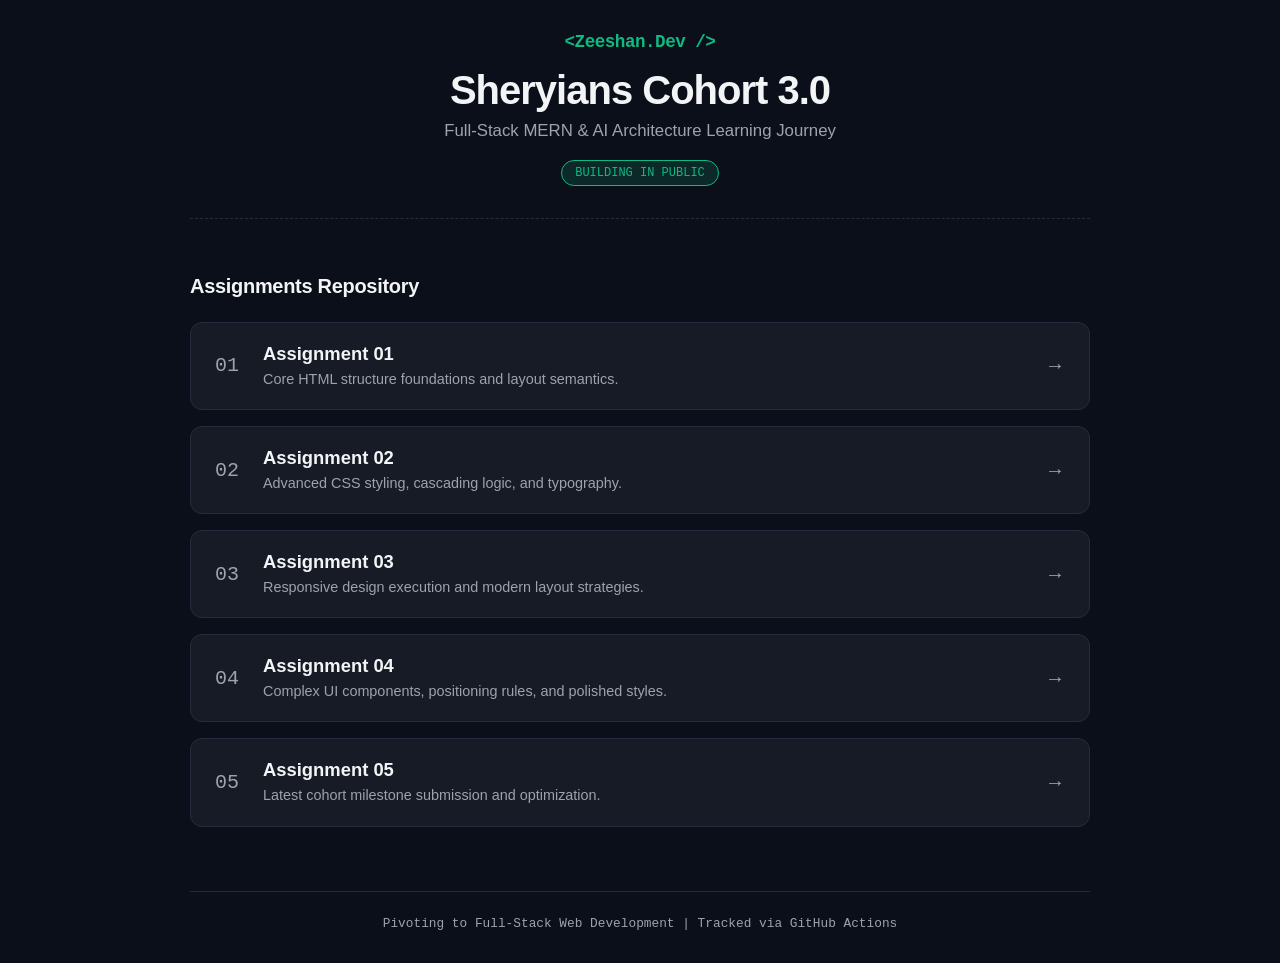
==== index.html @ 903bc5d5 "feat: implement centralized deployment dashboard" ====
<!DOCTYPE html>
<html lang="en">
<head>
    <meta charset="UTF-8">
    <meta name="viewport" content="width=device-width, initial-scale=1.0">
    <title>Zeeshan | Cohort Dashboard</title>
    <link rel="stylesheet" href="style.css">
    <link rel="preconnect" href="https://fonts.googleapis.com">
    <link rel="preconnect" href="https://fonts.gstatic.com" crossorigin>
    <link href="https://fonts.googleapis.com/css2?family=Fira+Code:wght@400;500;600&family=Inter:wght@300;400;600;700&display=swap" rel="family">
</head>
<body>

    <div class="container">
        <header>
            <div class="logo">&lt;Zeeshan.Dev /&gt;</div>
            <h1>Sheryians Cohort 3.0</h1>
            <p class="subtitle">Full-Stack MERN & AI Architecture Learning Journey</p>
            <div class="badge">Building in Public</div>
        </header>

        <main>
            <h2 class="section-title">Assignments Repository</h2>
            <div class="grid">
                
                <a href="./Assignment 1/" class="card">
                    <div class="card-num">01</div>
                    <div class="card-content">
                        <h3>Assignment 01</h3>
                        <p>Core HTML structure foundations and layout semantics.</p>
                    </div>
                    <span class="arrow">→</span>
                </a>

                <a href="./Assignment 2/" class="card">
                    <div class="card-num">02</div>
                    <div class="card-content">
                        <h3>Assignment 02</h3>
                        <p>Advanced CSS styling, cascading logic, and typography.</p>
                    </div>
                    <span class="arrow">→</span>
                </a>

                <a href="./Assignment 3/" class="card">
                    <div class="card-num">03</div>
                    <div class="card-content">
                        <h3>Assignment 03</h3>
                        <p>Responsive design execution and modern layout strategies.</p>
                    </div>
                    <span class="arrow">→</span>
                </a>

                <a href="./Assignment 4/" class="card">
                    <div class="card-num">04</div>
                    <div class="card-content">
                        <h3>Assignment 04</h3>
                        <p>Complex UI components, positioning rules, and polished styles.</p>
                    </div>
                    <span class="arrow">→</span>
                </a>

                <a href="./Assignment 5/" class="card">
                    <div class="card-num">05</div>
                    <div class="card-content">
                        <h3>Assignment 05</h3>
                        <p>Latest cohort milestone submission and optimization.</p>
                    </div>
                    <span class="arrow">→</span>
                </a>

            </div>
        </main>

        <footer>
            <p>Pivoting to Full-Stack Web Development | Tracked via GitHub Actions</p>
        </footer>
    </div>

</body>
</html>
---- style.css ----
/* Core Layout Settings */
:root {
    --bg-main: #0B0F19;      /* Deep cyber space dark background */
    --bg-card: #161B26;      /* Slightly lighter card container background */
    --text-primary: #F3F4F6;  /* Off-white crisp text */
    --text-muted: #9CA3AF;    /* Soft gray for descriptions */
    --accent-mint: #10B981;   /* Primary accent tech green */
    --accent-glow: rgba(16, 185, 129, 0.15);
    --border-color: #242C3D;
}

* {
    margin: 0;
    padding: 0;
    box-sizing: border-box;
}

body {
    background-color: var(--bg-main);
    color: var(--text-primary);
    font-family: 'Inter', sans-serif;
    min-height: 100vh;
    display: flex;
    justify-content: center;
    padding: 2rem 1rem;
}

.container {
    width: 100%;
    max-width: 900px;
}

/* Header Styling */
header {
    text-align: center;
    margin-bottom: 3.5rem;
    padding-bottom: 2rem;
    border-bottom: 1px dashed var(--border-color);
}

.logo {
    font-family: 'Fira Code', monospace;
    color: var(--accent-mint);
    font-weight: 600;
    font-size: 1.1rem;
    margin-bottom: 1rem;
    letter-spacing: -0.5px;
}

header h1 {
    font-size: 2.5rem;
    font-weight: 700;
    letter-spacing: -1px;
    margin-bottom: 0.5rem;
}

.subtitle {
    color: var(--text-muted);
    font-size: 1.05rem;
    font-weight: 300;
    margin-bottom: 1.2rem;
}

.badge {
    display: inline-block;
    background: var(--accent-glow);
    border: 1px solid var(--accent-mint);
    color: var(--accent-mint);
    font-family: 'Fira Code', monospace;
    font-size: 0.75rem;
    padding: 0.3rem 0.8rem;
    border-radius: 20px;
    text-transform: uppercase;
}

/* Content Grid Section */
.section-title {
    font-size: 1.25rem;
    color: var(--text-primary);
    margin-bottom: 1.5rem;
    font-weight: 600;
    letter-spacing: -0.3px;
}

.grid {
    display: flex;
    flex-direction: column;
    gap: 1rem;
}

/* Interactive Dashboard Link Cards */
.card {
    background-color: var(--bg-card);
    border: 1px solid var(--border-color);
    border-radius: 12px;
    padding: 1.25rem 1.5rem;
    display: flex;
    align-items: center;
    text-decoration: none;
    color: inherit;
    transition: all 0.25s cubic-bezier(0.4, 0, 0.2, 1);
}

.card-num {
    font-family: 'Fira Code', monospace;
    font-size: 1.25rem;
    color: var(--text-muted);
    margin-right: 1.5rem;
    font-weight: 500;
}

.card-content {
    flex-grow: 1;
}

.card-content h3 {
    font-size: 1.15rem;
    font-weight: 600;
    margin-bottom: 0.25rem;
    transition: color 0.2s ease;
}

.card-content p {
    color: var(--text-muted);
    font-size: 0.9rem;
    line-height: 1.4;
    font-weight: 300;
}

.arrow {
    font-size: 1.25rem;
    color: var(--text-muted);
    transition: transform 0.25s ease, color 0.25s ease;
}

/* Modern Micro-interactions on Hover */
.card:hover {
    border-color: var(--accent-mint);
    box-shadow: 0 10px 25px -5px var(--accent-glow);
    transform: translateY(-2px);
}

.card:hover h3 {
    color: var(--accent-mint);
}

.card:hover .arrow {
    transform: translateX(4px);
    color: var(--accent-mint);
}

/* Footer layout */
footer {
    text-align: center;
    margin-top: 4rem;
    padding-top: 1.5rem;
    border-top: 1px solid var(--border-color);
}

footer p {
    font-size: 0.8rem;
    color: var(--text-muted);
    font-family: 'Fira Code', monospace;
}

/* Responsive Scaling for Mobile Screens */
@media (max-width: 600px) {
    header h1 { font-size: 1.85rem; }
    .card { padding: 1rem; }
    .card-num { margin-right: 1rem; }
}
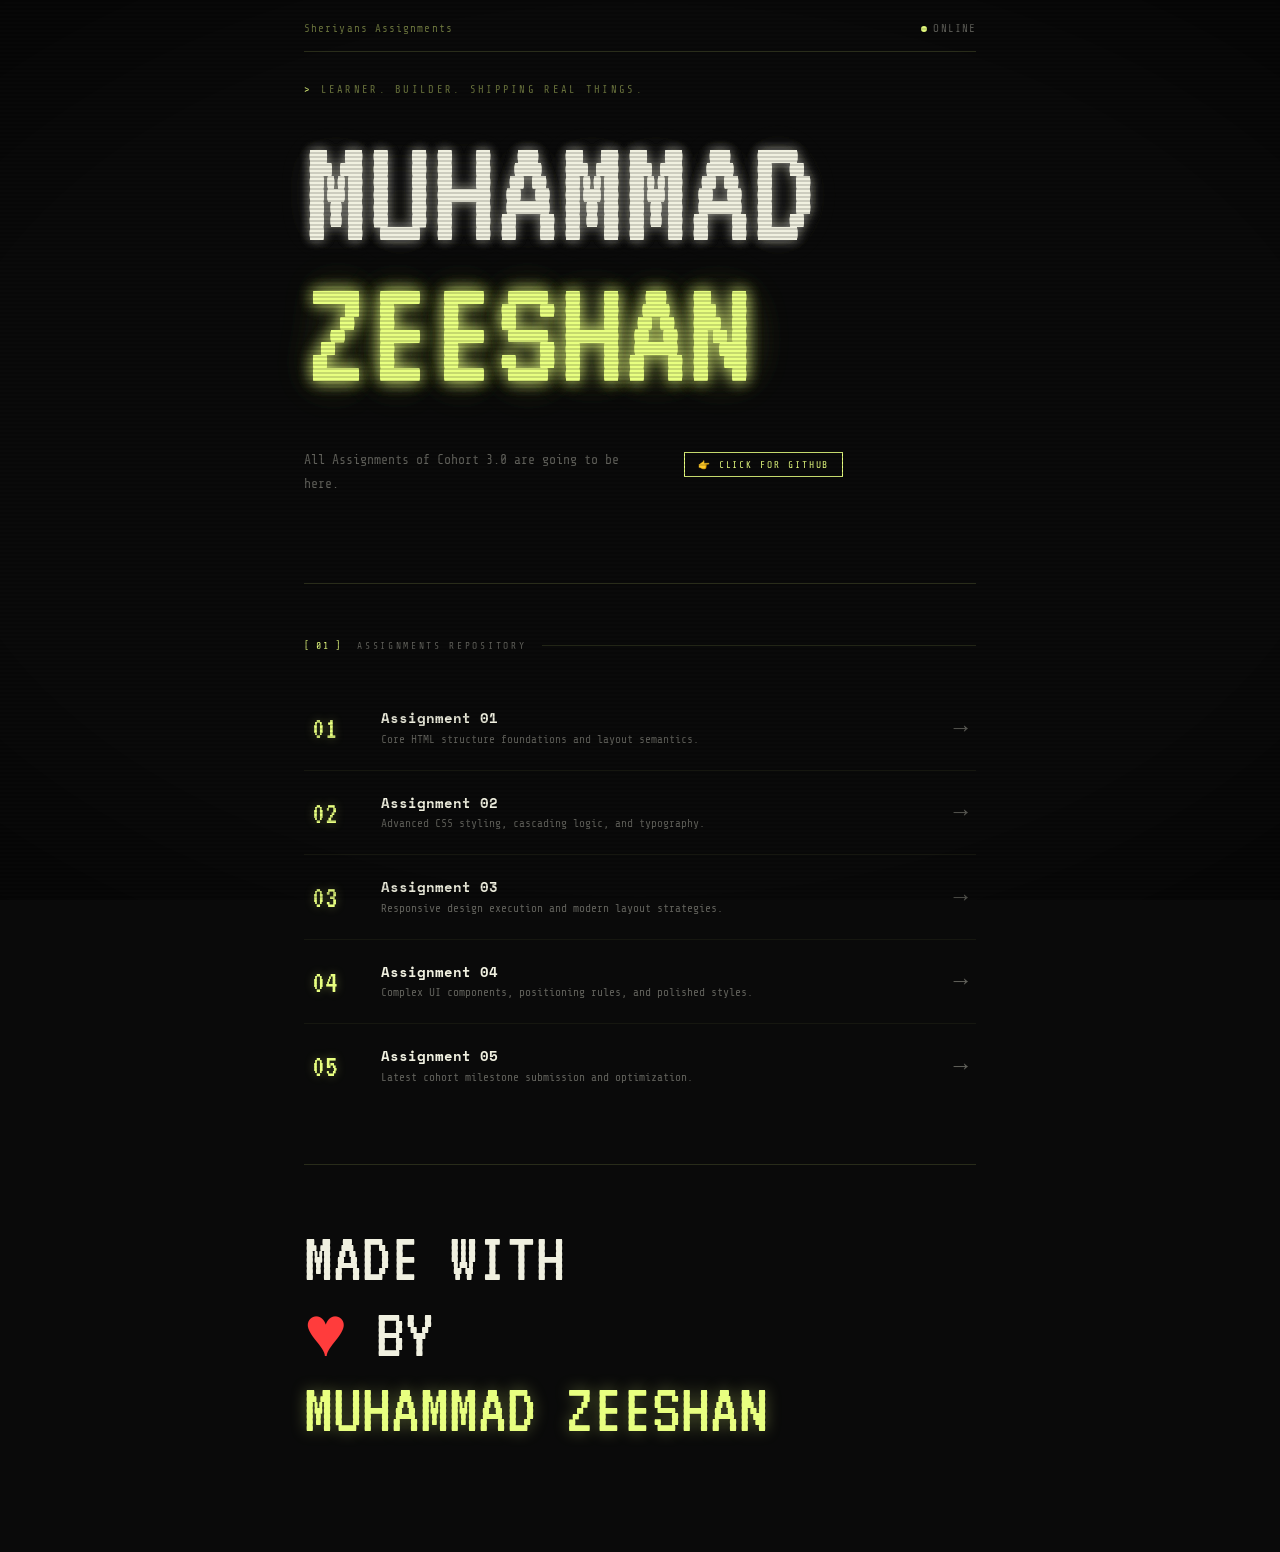
==== commit 5282653c: "feat: overhaul index.html for improved design and structure" ====
--- a/index.html
+++ b/index.html
@@ -1,80 +1,672 @@
-<!DOCTYPE html>
+<!doctype html>
 <html lang="en">
-<head>
-    <meta charset="UTF-8">
-    <meta name="viewport" content="width=device-width, initial-scale=1.0">
-    <title>Zeeshan | Cohort Dashboard</title>
-    <link rel="stylesheet" href="style.css">
-    <link rel="preconnect" href="https://fonts.googleapis.com">
-    <link rel="preconnect" href="https://fonts.gstatic.com" crossorigin>
-    <link href="https://fonts.googleapis.com/css2?family=Fira+Code:wght@400;500;600&family=Inter:wght@300;400;600;700&display=swap" rel="family">
-</head>
-<body>
-
-    <div class="container">
-        <header>
-            <div class="logo">&lt;Zeeshan.Dev /&gt;</div>
-            <h1>Sheryians Cohort 3.0</h1>
-            <p class="subtitle">Full-Stack MERN & AI Architecture Learning Journey</p>
-            <div class="badge">Building in Public</div>
-        </header>
-
-        <main>
-            <h2 class="section-title">Assignments Repository</h2>
-            <div class="grid">
-                
-                <a href="./Assignment 1/" class="card">
-                    <div class="card-num">01</div>
-                    <div class="card-content">
-                        <h3>Assignment 01</h3>
-                        <p>Core HTML structure foundations and layout semantics.</p>
-                    </div>
-                    <span class="arrow">→</span>
-                </a>
-
-                <a href="./Assignment 2/" class="card">
-                    <div class="card-num">02</div>
-                    <div class="card-content">
-                        <h3>Assignment 02</h3>
-                        <p>Advanced CSS styling, cascading logic, and typography.</p>
-                    </div>
-                    <span class="arrow">→</span>
-                </a>
-
-                <a href="./Assignment 3/" class="card">
-                    <div class="card-num">03</div>
-                    <div class="card-content">
-                        <h3>Assignment 03</h3>
-                        <p>Responsive design execution and modern layout strategies.</p>
-                    </div>
-                    <span class="arrow">→</span>
-                </a>
-
-                <a href="./Assignment 4/" class="card">
-                    <div class="card-num">04</div>
-                    <div class="card-content">
-                        <h3>Assignment 04</h3>
-                        <p>Complex UI components, positioning rules, and polished styles.</p>
-                    </div>
-                    <span class="arrow">→</span>
-                </a>
-
-                <a href="./Assignment 5/" class="card">
-                    <div class="card-num">05</div>
-                    <div class="card-content">
-                        <h3>Assignment 05</h3>
-                        <p>Latest cohort milestone submission and optimization.</p>
-                    </div>
-                    <span class="arrow">→</span>
-                </a>
-
+  <head>
+    <meta charset="UTF-8" />
+    <meta name="viewport" content="width=device-width, initial-scale=1.0" />
+    <title>Muhammad Zeeshan</title>
+    <link rel="preconnect" href="https://fonts.googleapis.com" />
+    <link rel="preconnect" href="https://fonts.gstatic.com" crossorigin />
+    <link
+      href="https://fonts.googleapis.com/css2?family=VT323&family=Share+Tech+Mono&family=Space+Mono:ital,wght@0,400;0,700;1,400&display=swap"
+      rel="stylesheet"
+    />
+    <style>
+      :root {
+        --bg: #0a0a0a;
+        --phosphor: #e8ff80;
+        --phosphor-dim: rgba(232, 255, 128, 0.45);
+        --phosphor-ghost: rgba(232, 255, 128, 0.06);
+        --red: #ff3c3c;
+        --white: #f0f0e0;
+        --muted: rgba(240, 240, 224, 0.38);
+        --border: rgba(232, 255, 128, 0.14);
+      }
+
+      * {
+        margin: 0;
+        padding: 0;
+        box-sizing: border-box;
+      }
+
+      body {
+        background: var(--bg);
+        color: var(--white);
+        font-family: "Share Tech Mono", monospace;
+        min-height: 100vh;
+        overflow-x: hidden;
+        position: relative;
+      }
+
+      /* CRT scanlines */
+      body::before {
+        content: "";
+        position: fixed;
+        inset: 0;
+        pointer-events: none;
+        z-index: 999;
+        background: repeating-linear-gradient(
+          0deg,
+          transparent,
+          transparent 2px,
+          rgba(0, 0, 0, 0.15) 2px,
+          rgba(0, 0, 0, 0.15) 4px
+        );
+      }
+
+      /* CRT vignette */
+      body::after {
+        content: "";
+        position: fixed;
+        inset: 0;
+        pointer-events: none;
+        z-index: 998;
+        background: radial-gradient(
+          ellipse 100% 90% at 50% 50%,
+          transparent 55%,
+          rgba(0, 0, 0, 0.7) 100%
+        );
+      }
+
+      @keyframes flicker {
+        0%,
+        100% {
+          opacity: 1;
+        }
+        93% {
+          opacity: 0.7;
+        }
+        94% {
+          opacity: 1;
+        }
+        97% {
+          opacity: 0.85;
+        }
+        98% {
+          opacity: 1;
+        }
+      }
+
+      @keyframes glitch-1 {
+        0%,
+        90%,
+        100% {
+          clip-path: none;
+          transform: none;
+        }
+        92% {
+          clip-path: inset(20% 0 60% 0);
+          transform: translateX(-5px);
+        }
+        94% {
+          clip-path: inset(60% 0 10% 0);
+          transform: translateX(5px);
+        }
+        96% {
+          clip-path: none;
+          transform: none;
+        }
+      }
+
+      @keyframes glitch-2 {
+        0%,
+        88%,
+        100% {
+          clip-path: none;
+          transform: none;
+          opacity: 0;
+        }
+        89% {
+          clip-path: inset(30% 0 55% 0);
+          transform: translateX(8px);
+          opacity: 0.6;
+          color: #ff3c3c;
+        }
+        91% {
+          clip-path: inset(65% 0 5% 0);
+          transform: translateX(-6px);
+          opacity: 0.5;
+        }
+        93% {
+          opacity: 0;
+        }
+      }
+
+      @keyframes pulse-dot {
+        0%,
+        100% {
+          opacity: 1;
+        }
+        50% {
+          opacity: 0.2;
+        }
+      }
+
+      @keyframes badge-sweep {
+        0% {
+          left: -100%;
+        }
+        60%,
+        100% {
+          left: 110%;
+        }
+      }
+
+      @keyframes heartbeat {
+        0%,
+        100% {
+          transform: scale(1);
+        }
+        15% {
+          transform: scale(1.3);
+        }
+        30% {
+          transform: scale(1);
+        }
+        45% {
+          transform: scale(1.2);
+        }
+      }
+
+      @keyframes type-in {
+        from {
+          width: 0;
+        }
+        to {
+          width: 100%;
+        }
+      }
+
+      @keyframes fadeup {
+        from {
+          opacity: 0;
+          transform: translateY(10px);
+        }
+        to {
+          opacity: 1;
+          transform: translateY(0);
+        }
+      }
+
+      .page {
+        max-width: 720px;
+        margin: 0 auto;
+        padding: 0 1.5rem;
+        animation: flicker 9s infinite;
+      }
+
+      /* TOP BAR */
+      .topbar {
+        display: flex;
+        justify-content: space-between;
+        align-items: center;
+        padding: 1.4rem 0 1rem;
+        border-bottom: 1px solid var(--border);
+        font-size: 0.68rem;
+        color: var(--muted);
+        letter-spacing: 0.1em;
+      }
+
+      .topbar-id {
+        color: var(--phosphor-dim);
+      }
+
+      .status {
+        display: flex;
+        align-items: center;
+        gap: 0.4rem;
+      }
+
+      .status-dot {
+        width: 6px;
+        height: 6px;
+        border-radius: 50%;
+        background: var(--phosphor);
+        animation: pulse-dot 1.4s ease-in-out infinite;
+      }
+
+      /* BOOT */
+      /* .boot {
+            padding: 1.2rem 0 1.8rem;
+            border-bottom: 1px solid var(--border);
+            display: flex;
+            flex-direction: column;
+            gap: 0.28rem;
+        } */
+
+      /* .boot-line {
+            overflow: hidden;
+            white-space: nowrap;
+            font-size: 0.62rem;
+            color: var(--phosphor-dim);
+            animation: type-in 0.7s steps(50) forwards;
+            width: 0;
+        } */
+
+      /* .boot-line:nth-child(2) { animation-delay: 0.6s; }
+        .boot-line:nth-child(3) { animation-delay: 1.1s; } */
+
+      /* HERO */
+      .hero {
+        padding: 2rem 0 4rem;
+        animation: fadeup 0.6s 1.4s ease both;
+        opacity: 0;
+      }
+
+      .hero-eyebrow {
+        font-size: 0.65rem;
+        letter-spacing: 0.22em;
+        color: var(--phosphor-dim);
+        text-transform: uppercase;
+        margin-bottom: 1.6rem;
+      }
+
+      .hero-eyebrow::before {
+        content: "> ";
+        color: var(--phosphor);
+      }
+
+      .hero-name {
+        font-family: "VT323", monospace;
+        font-size: clamp(4.8rem, 15vw, 10rem);
+        line-height: 0.88;
+        display: block;
+        position: relative;
+      }
+
+      .hero-name::before,
+      .hero-name::after {
+        content: attr(data-text);
+        position: absolute;
+        inset: 0;
+        font-family: "VT323", monospace;
+        font-size: inherit;
+        line-height: inherit;
+      }
+
+      .hero-name::before {
+        animation: glitch-1 8s 2s infinite;
+        color: inherit;
+      }
+
+      .hero-name::after {
+        animation: glitch-2 8s 2s infinite;
+      }
+
+      .n1 {
+        color: var(--white);
+        text-shadow:
+          0 0 12px rgba(240, 240, 224, 0.25),
+          0 0 40px rgba(240, 240, 224, 0.06);
+      }
+
+      .n2 {
+        color: var(--phosphor);
+        text-shadow:
+          0 0 16px rgba(232, 255, 128, 0.45),
+          0 0 50px rgba(232, 255, 128, 0.12);
+      }
+
+      .hero-sub {
+        margin-top: 2.8rem;
+        display: flex;
+        align-items: flex-start;
+        gap: 2.5rem;
+        flex-wrap: wrap;
+      }
+
+      .hero-desc {
+        font-size: 0.82rem;
+        color: var(--muted);
+        line-height: 1.8;
+        max-width: 340px;
+      }
+
+      .hero-desc strong {
+        color: var(--white);
+        font-weight: 400;
+      }
+
+      .hero-badge {
+        font-size: 0.6rem;
+        letter-spacing: 0.2em;
+        text-transform: uppercase;
+        padding: 0.38rem 0.8rem;
+        border: 1px solid var(--phosphor);
+        color: var(--phosphor);
+        white-space: nowrap;
+        position: relative;
+        overflow: hidden;
+        align-self: flex-start;
+        margin-top: 0.2rem;
+      }
+
+      .hero-badge::after {
+        content: "";
+        position: absolute;
+        top: 0;
+        left: -100%;
+        width: 100%;
+        height: 100%;
+        background: linear-gradient(
+          90deg,
+          transparent,
+          rgba(232, 255, 128, 0.18),
+          transparent
+        );
+        animation: badge-sweep 3.5s ease-in-out 2s infinite;
+      }
+
+      /* ASSIGNMENTS */
+      .section {
+        padding: 3.5rem 0;
+        border-top: 1px solid var(--border);
+        animation: fadeup 0.5s 1.6s ease both;
+        opacity: 0;
+      }
+
+      .section-head {
+        display: flex;
+        align-items: center;
+        gap: 1rem;
+        margin-bottom: 2.2rem;
+      }
+
+      .section-num {
+        font-size: 0.62rem;
+        color: var(--phosphor);
+        letter-spacing: 0.12em;
+      }
+
+      .section-label {
+        font-size: 0.6rem;
+        letter-spacing: 0.28em;
+        text-transform: uppercase;
+        color: var(--muted);
+      }
+
+      .section-rule {
+        flex: 1;
+        height: 1px;
+        background: var(--border);
+      }
+
+      .asgn-list {
+        display: flex;
+        flex-direction: column;
+      }
+
+      .asgn {
+        display: grid;
+        grid-template-columns: 2.8rem 1fr auto;
+        align-items: center;
+        gap: 1.5rem;
+        padding: 1.35rem 0.5rem;
+        border-bottom: 1px solid rgba(232, 255, 128, 0.055);
+        text-decoration: none;
+        color: inherit;
+        position: relative;
+        transition: padding-left 0.18s;
+      }
+
+      .asgn:last-child {
+        border-bottom: none;
+      }
+
+      .asgn::before {
+        content: "";
+        position: absolute;
+        left: -1.5rem;
+        right: -1.5rem;
+        top: 0;
+        bottom: 0;
+        background: var(--phosphor-ghost);
+        opacity: 0;
+        transition: opacity 0.15s;
+        pointer-events: none;
+      }
+
+      .asgn:hover::before {
+        opacity: 1;
+      }
+      .asgn:hover {
+        padding-left: 0.8rem;
+      }
+
+      .asgn-n {
+        font-family: "VT323", monospace;
+        font-size: 2rem;
+        color: var(--phosphor);
+        line-height: 1;
+        text-shadow: 0 0 10px rgba(232, 255, 128, 0.35);
+        position: relative;
+        z-index: 1;
+      }
+
+      .asgn-body {
+        position: relative;
+        z-index: 1;
+      }
+
+      .asgn-title {
+        font-family: "Space Mono", monospace;
+        font-size: 0.85rem;
+        font-weight: 700;
+        color: var(--white);
+        margin-bottom: 0.22rem;
+        transition: color 0.15s;
+      }
+
+      .asgn:hover .asgn-title {
+        color: var(--phosphor);
+      }
+
+      .asgn-desc {
+        font-size: 0.7rem;
+        color: var(--muted);
+        line-height: 1.5;
+      }
+
+      .asgn-arrow {
+        font-family: "VT323", monospace;
+        font-size: 1.5rem;
+        color: var(--muted);
+        position: relative;
+        z-index: 1;
+        transition:
+          color 0.15s,
+          transform 0.15s;
+      }
+
+      .asgn:hover .asgn-arrow {
+        color: var(--phosphor);
+        transform: translateX(4px);
+      }
+
+      /* FOOTER */
+      footer {
+        padding: 3.5rem 0 4rem;
+        border-top: 1px solid var(--border);
+        animation: fadeup 0.5s 1.8s ease both;
+        opacity: 0;
+      }
+
+      .footer-headline {
+        font-family: "VT323", monospace;
+        font-size: clamp(2.5rem, 7vw, 4.5rem);
+        line-height: 1.05;
+        color: var(--white);
+        margin-bottom: 2.5rem;
+      }
+
+      .footer-headline .hl-heart {
+        color: var(--red);
+        display: inline-block;
+        animation: heartbeat 1.9s ease-in-out infinite;
+      }
+
+      .footer-headline .hl-name {
+        color: var(--phosphor);
+        text-shadow: 0 0 15px rgba(232, 255, 128, 0.35);
+      }
+
+      .footer-bottom {
+        display: flex;
+        justify-content: space-between;
+        align-items: center;
+        gap: 1rem;
+        flex-wrap: wrap;
+        padding-top: 1.8rem;
+        border-top: 1px solid var(--border);
+      }
+
+      .footer-note {
+        font-size: 0.6rem;
+        color: var(--muted);
+        letter-spacing: 0.1em;
+        line-height: 1.7;
+      }
+
+      .footer-note span {
+        color: var(--phosphor-dim);
+      }
+
+      .footer-stack {
+        font-size: 0.6rem;
+        letter-spacing: 0.18em;
+        color: var(--muted);
+        text-transform: uppercase;
+      }
+
+      @media (max-width: 560px) {
+        .hero {
+          padding: 3rem 0 2.5rem;
+        }
+        .asgn {
+          grid-template-columns: 2.2rem 1fr auto;
+          gap: 0.8rem;
+        }
+        .footer-bottom {
+          flex-direction: column;
+          align-items: flex-start;
+        }
+      }
+    </style>
+  </head>
+  <body>
+    <div class="page">
+      <div class="topbar">
+        <span class="topbar-id">Sheriyans Assignments</span>
+        <div class="status">
+          <span class="status-dot"></span>
+          <span>ONLINE</span>
+        </div>
+      </div>
+
+      <!-- <div class="boot">
+        <div class="boot-line">> INITIALIZING... PORTFOLIO_V3 LOADED ✓</div>
+        <div class="boot-line">> SHERYIANS COHORT 3.0 — FULL-STACK MERN + AI ARCHITECTURE</div>
+        <div class="boot-line">> BUILDING IN PUBLIC. GITHUB ACTIONS TRACKING. READY.</div>
+    </div> -->
+
+      <div class="hero">
+        <p class="hero-eyebrow">learner. builder. shipping real things.</p>
+        <span class="hero-name n1" data-text="MUHAMMAD">MUHAMMAD</span>
+        <span class="hero-name n2" data-text="ZEESHAN">ZEESHAN</span>
+        <div class="hero-sub">
+          <p class="hero-desc">
+         All Assignments of Cohort 3.0 are going to be here.<br />
+            
+         <br>
+          </p>
+          <!-- <div class="hero-badge">▮ sleeping😴</div> -->
+          <a
+            href="https://github.com/mzeeshanbutt"
+            id="anchorTag"
+            style="text-decoration: none"
+            target="_blank"
+            
+            rel="noopener noreferrer"
+          >
+            <div class="hero-badge">👉 Click For Github</div>
+          </a>
+        </div>
+      </div>
+
+      <section class="section">
+        <div class="section-head">
+          <span class="section-num">[ 01 ]</span>
+          <span class="section-label">Assignments Repository</span>
+          <div class="section-rule"></div>
+        </div>
+
+        <div class="asgn-list">
+          <a href="./Assignment1/" class="asgn">
+            <span class="asgn-n">01</span>
+            <div class="asgn-body">
+              <div class="asgn-title">Assignment 01</div>
+              <div class="asgn-desc">
+                Core HTML structure foundations and layout semantics.
+              </div>
             </div>
-        </main>
-
-        <footer>
-            <p>Pivoting to Full-Stack Web Development | Tracked via GitHub Actions</p>
-        </footer>
+            <span class="asgn-arrow">→</span>
+          </a>
+          <a href="./Assignment2/" class="asgn">
+            <span class="asgn-n">02</span>
+            <div class="asgn-body">
+              <div class="asgn-title">Assignment 02</div>
+              <div class="asgn-desc">
+                Advanced CSS styling, cascading logic, and typography.
+              </div>
+            </div>
+            <span class="asgn-arrow">→</span>
+          </a>
+          <a href="./Assignment3/" class="asgn">
+            <span class="asgn-n">03</span>
+            <div class="asgn-body">
+              <div class="asgn-title">Assignment 03</div>
+              <div class="asgn-desc">
+                Responsive design execution and modern layout strategies.
+              </div>
+            </div>
+            <span class="asgn-arrow">→</span>
+          </a>
+          <a href="./Assignment4/" class="asgn">
+            <span class="asgn-n">04</span>
+            <div class="asgn-body">
+              <div class="asgn-title">Assignment 04</div>
+              <div class="asgn-desc">
+                Complex UI components, positioning rules, and polished styles.
+              </div>
+            </div>
+            <span class="asgn-arrow">→</span>
+          </a>
+          <a href="./Assignment5/" class="asgn">
+            <span class="asgn-n">05</span>
+            <div class="asgn-body">
+              <div class="asgn-title">Assignment 05</div>
+              <div class="asgn-desc">
+                Latest cohort milestone submission and optimization.
+              </div>
+            </div>
+            <span class="asgn-arrow">→</span>
+          </a>
+        </div>
+      </section>
+
+      <footer>
+        <div class="footer-headline">
+          MADE WITH<br />
+          <span class="hl-heart">♥</span> BY<br />
+          <span class="hl-name">MUHAMMAD ZEESHAN</span>
+        </div>
+        <!-- <div class="footer-bottom">
+            <div class="footer-note">
+                TRACKED VIA GITHUB ACTIONS<br>
+                <span>PIVOTING TO FULL-STACK WEB DEVELOPMENT</span>
+            </div>
+            <span class="footer-stack">MERN · AI · COHORT 3</span> -->
+        <!-- </div> -->
+      </footer>
     </div>
-
-</body>
-</html>+  </body>
+</html>
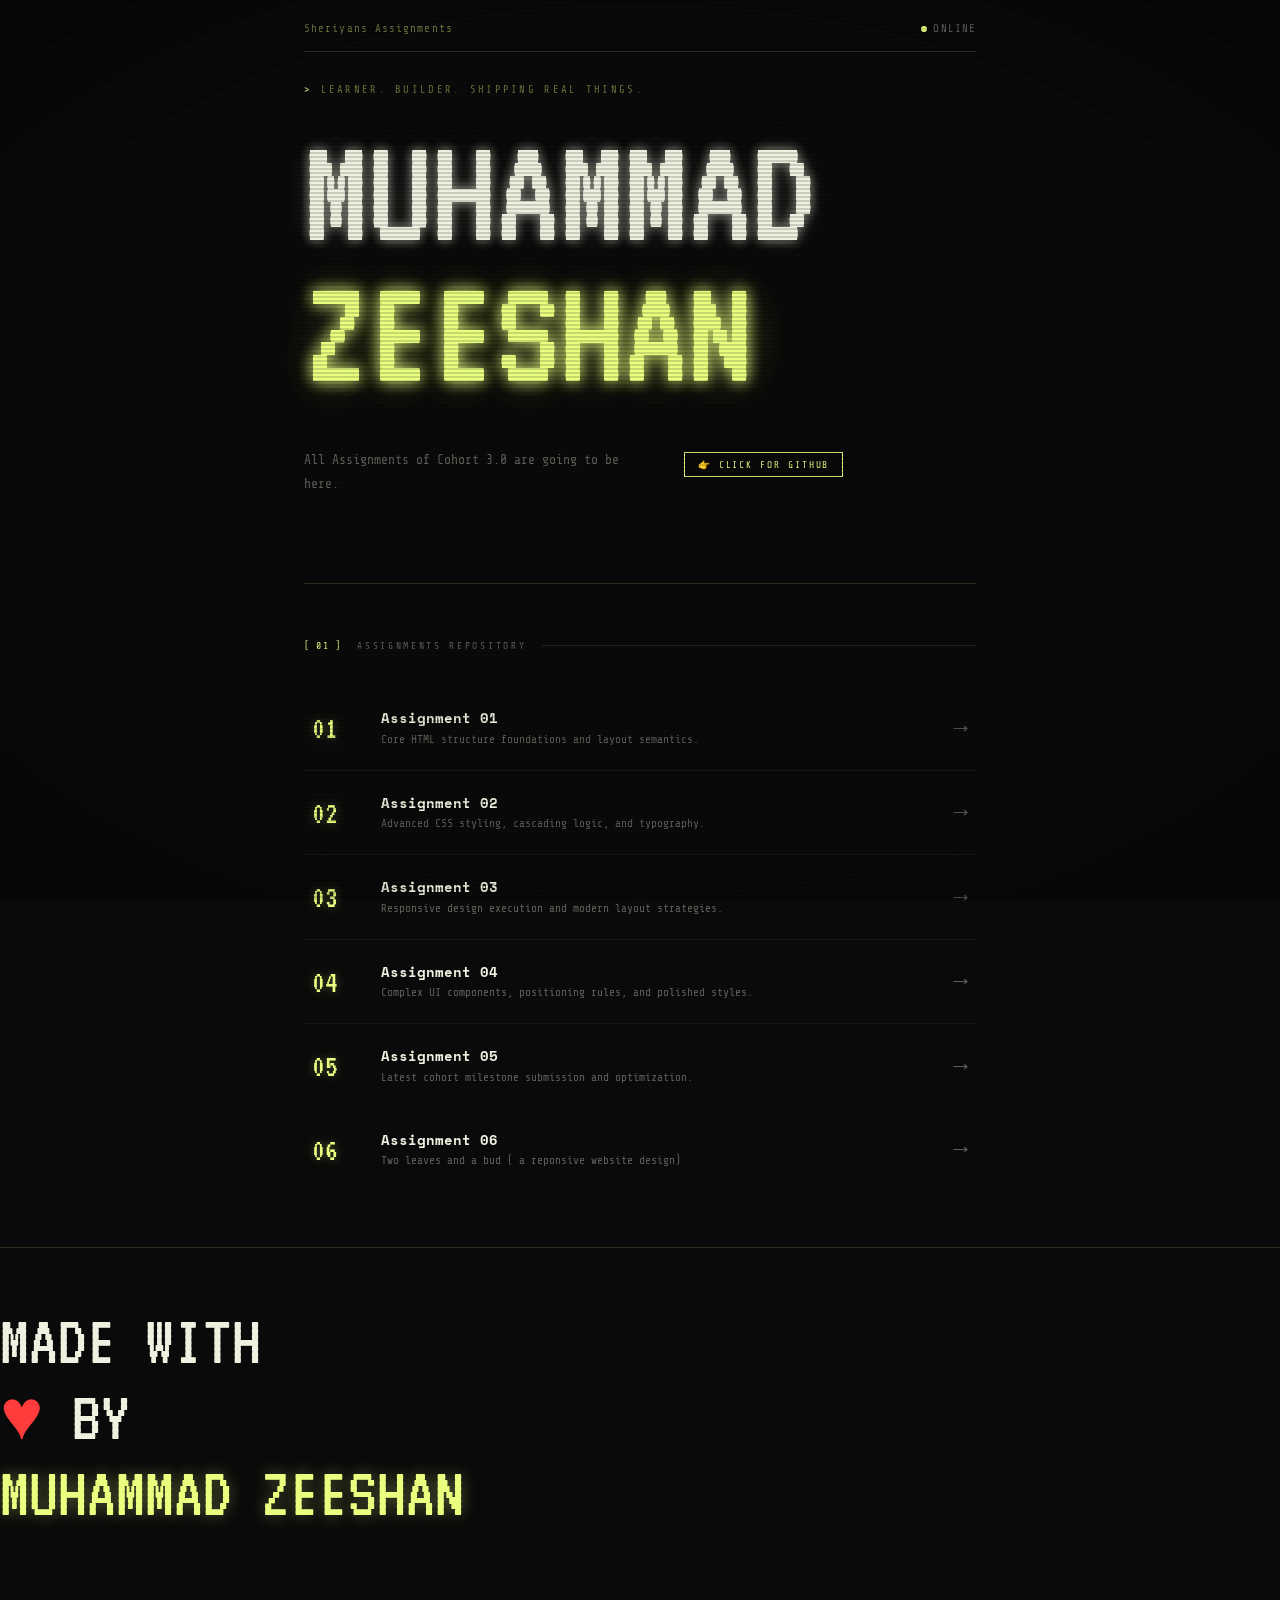
==== commit aada4bd0: "Created new assignment and added it to my website ( Assignment no 6)" ====
--- a/index.html
+++ b/index.html
@@ -6,6 +6,7 @@
     <title>Muhammad Zeeshan</title>
     <link rel="preconnect" href="https://fonts.googleapis.com" />
     <link rel="preconnect" href="https://fonts.gstatic.com" crossorigin />
+    <link rel="shortcut icon" href="./favicon-32x32.png" type="image/x-icon">
     <link
       href="https://fonts.googleapis.com/css2?family=VT323&family=Share+Tech+Mono&family=Space+Mono:ital,wght@0,400;0,700;1,400&display=swap"
       rel="stylesheet"
@@ -651,6 +652,17 @@
             <span class="asgn-arrow">→</span>
           </a>
         </div>
+        <a href="./Assignment6/" class="asgn">
+            <span class="asgn-n">06</span>
+            <div class="asgn-body">
+              <div class="asgn-title">Assignment 06</div>
+              <div class="asgn-desc">
+                Two leaves and a bud ( a reponsive website design)
+              </div>
+            </div>
+            <span class="asgn-arrow">→</span>
+          </a>
+        </div>
       </section>
 
       <footer>
